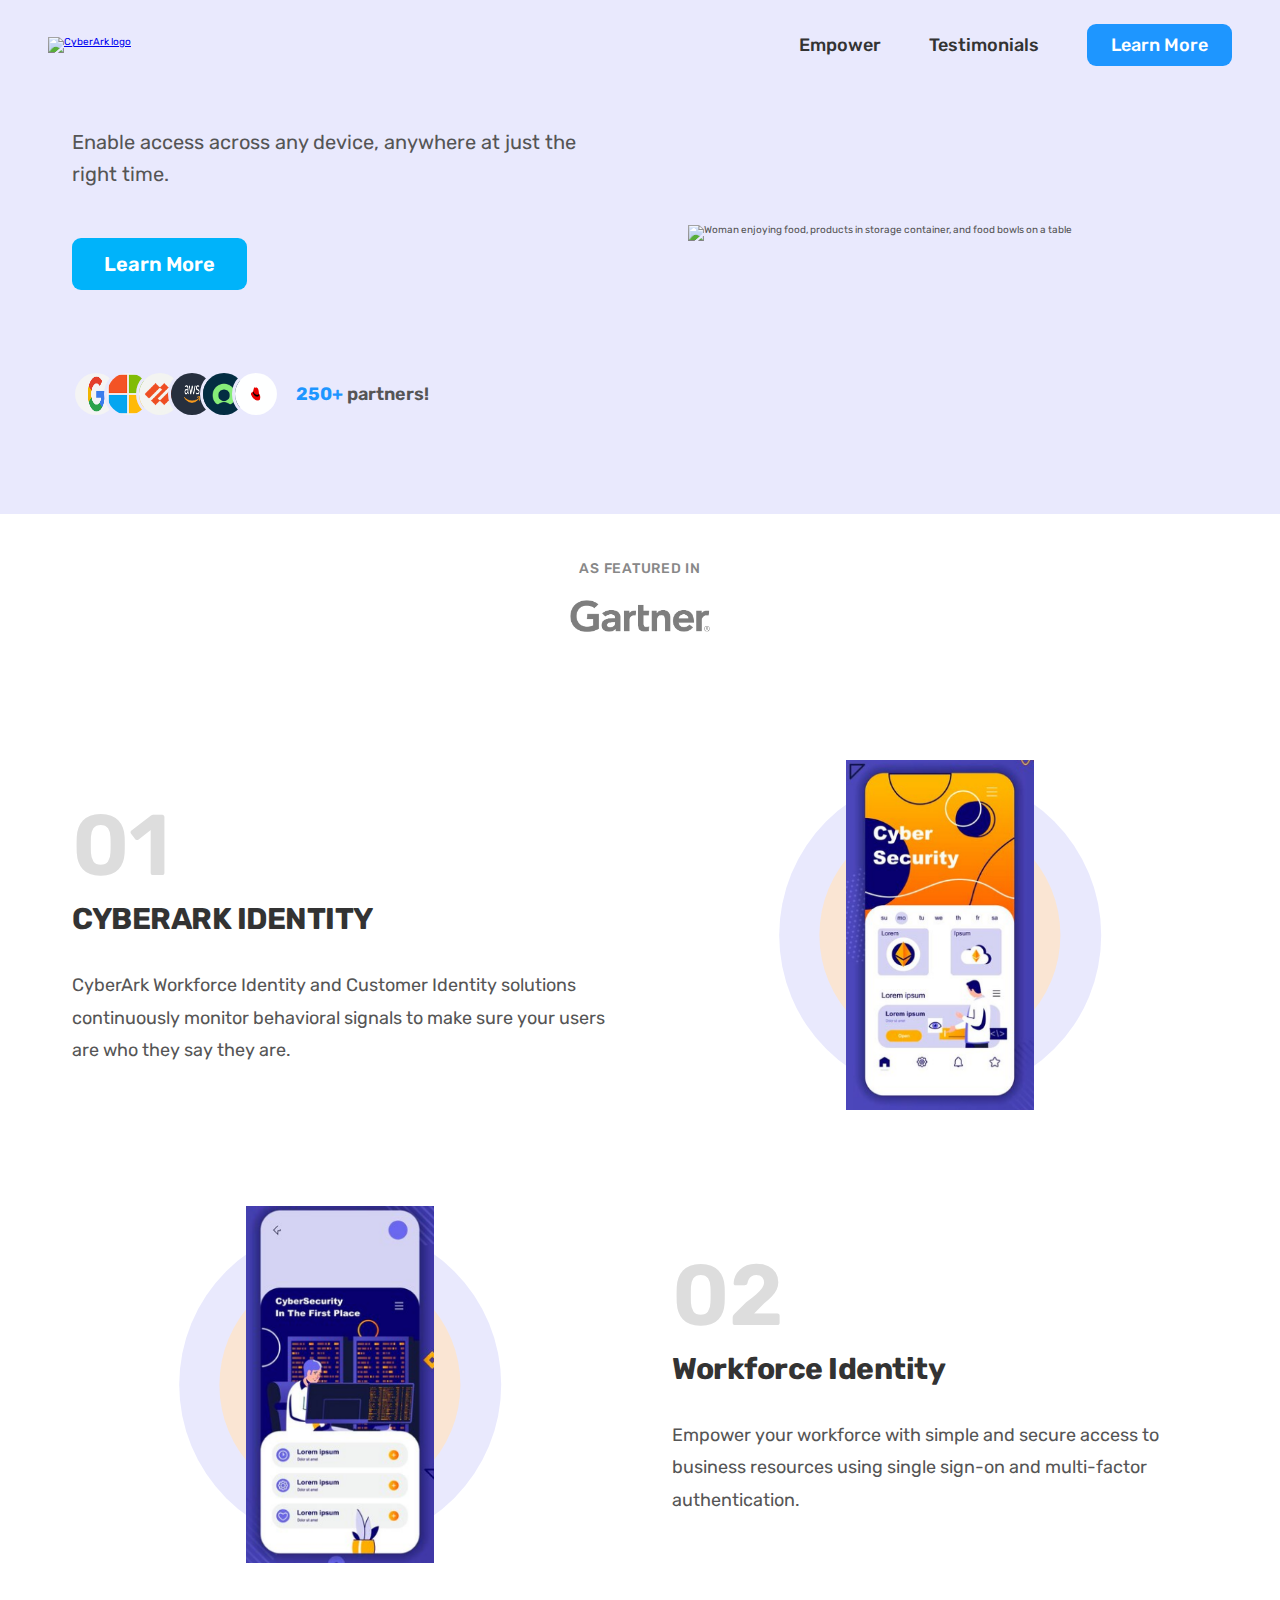
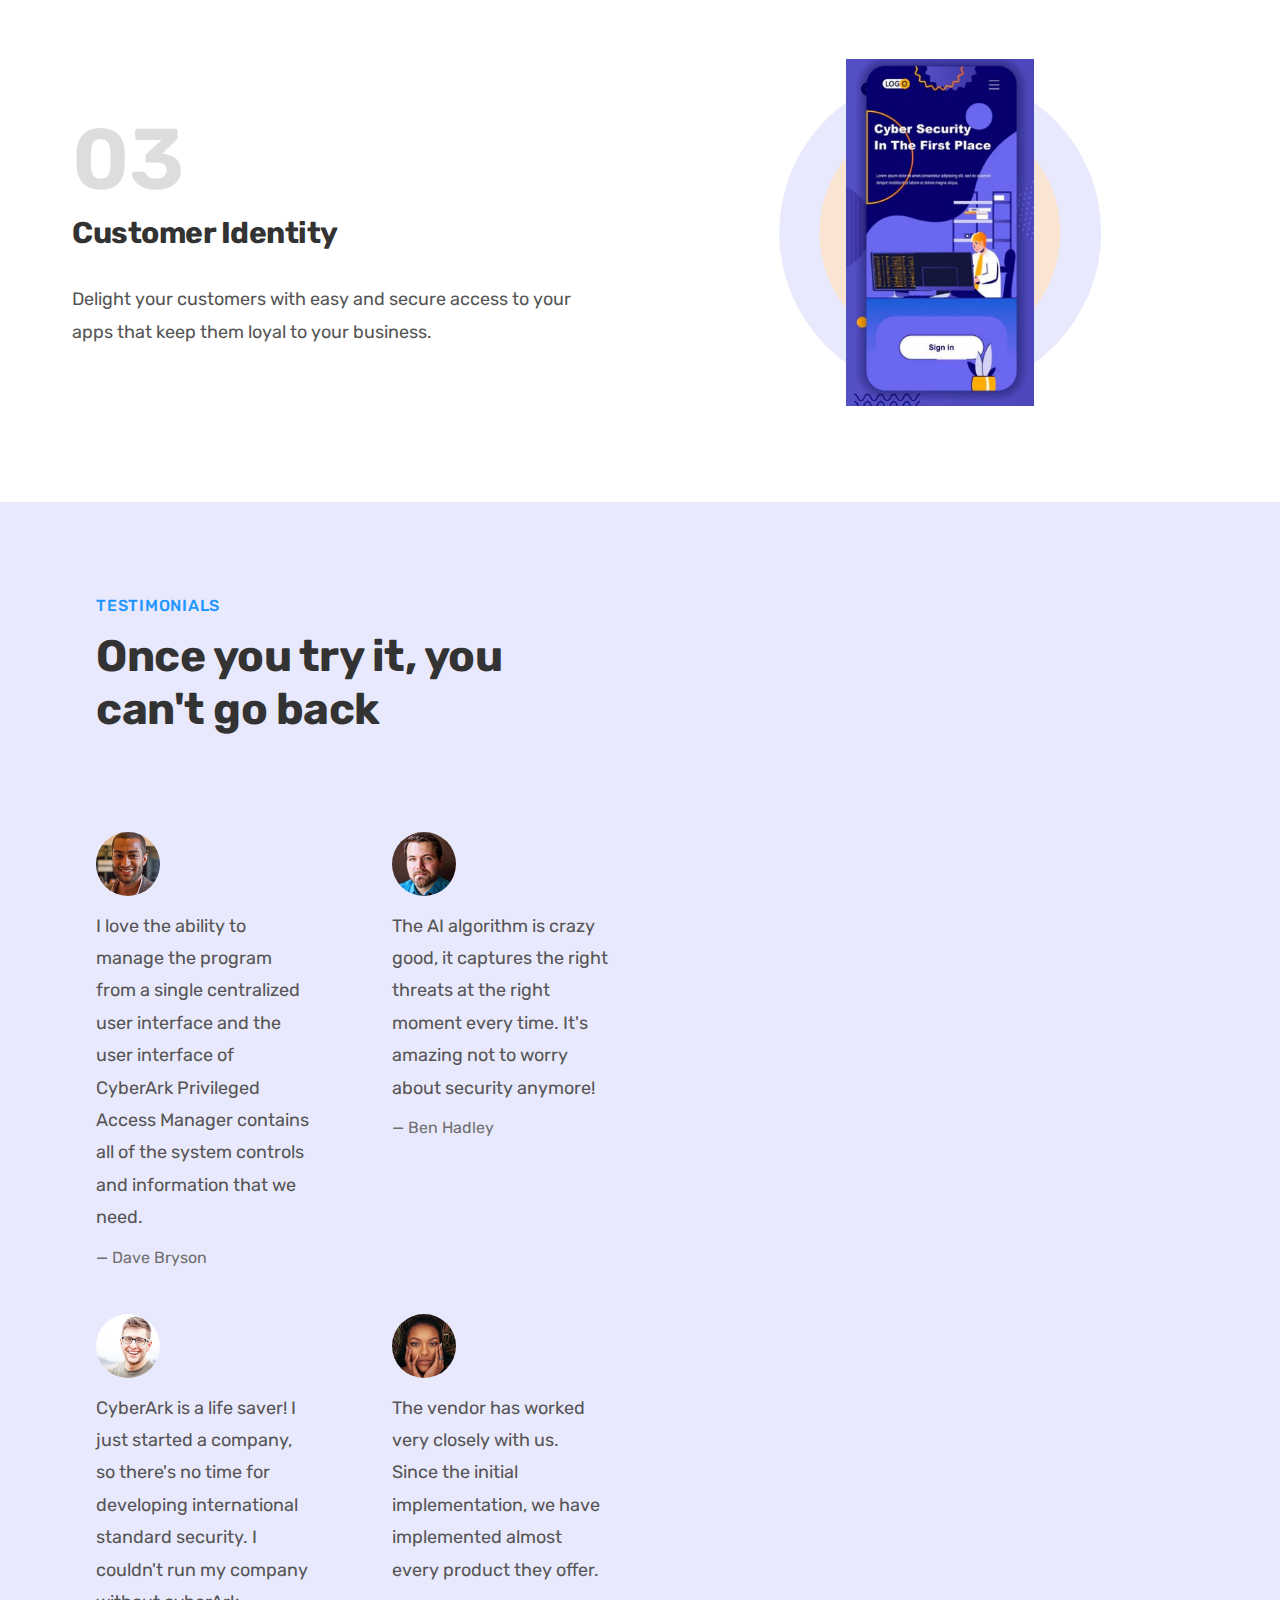
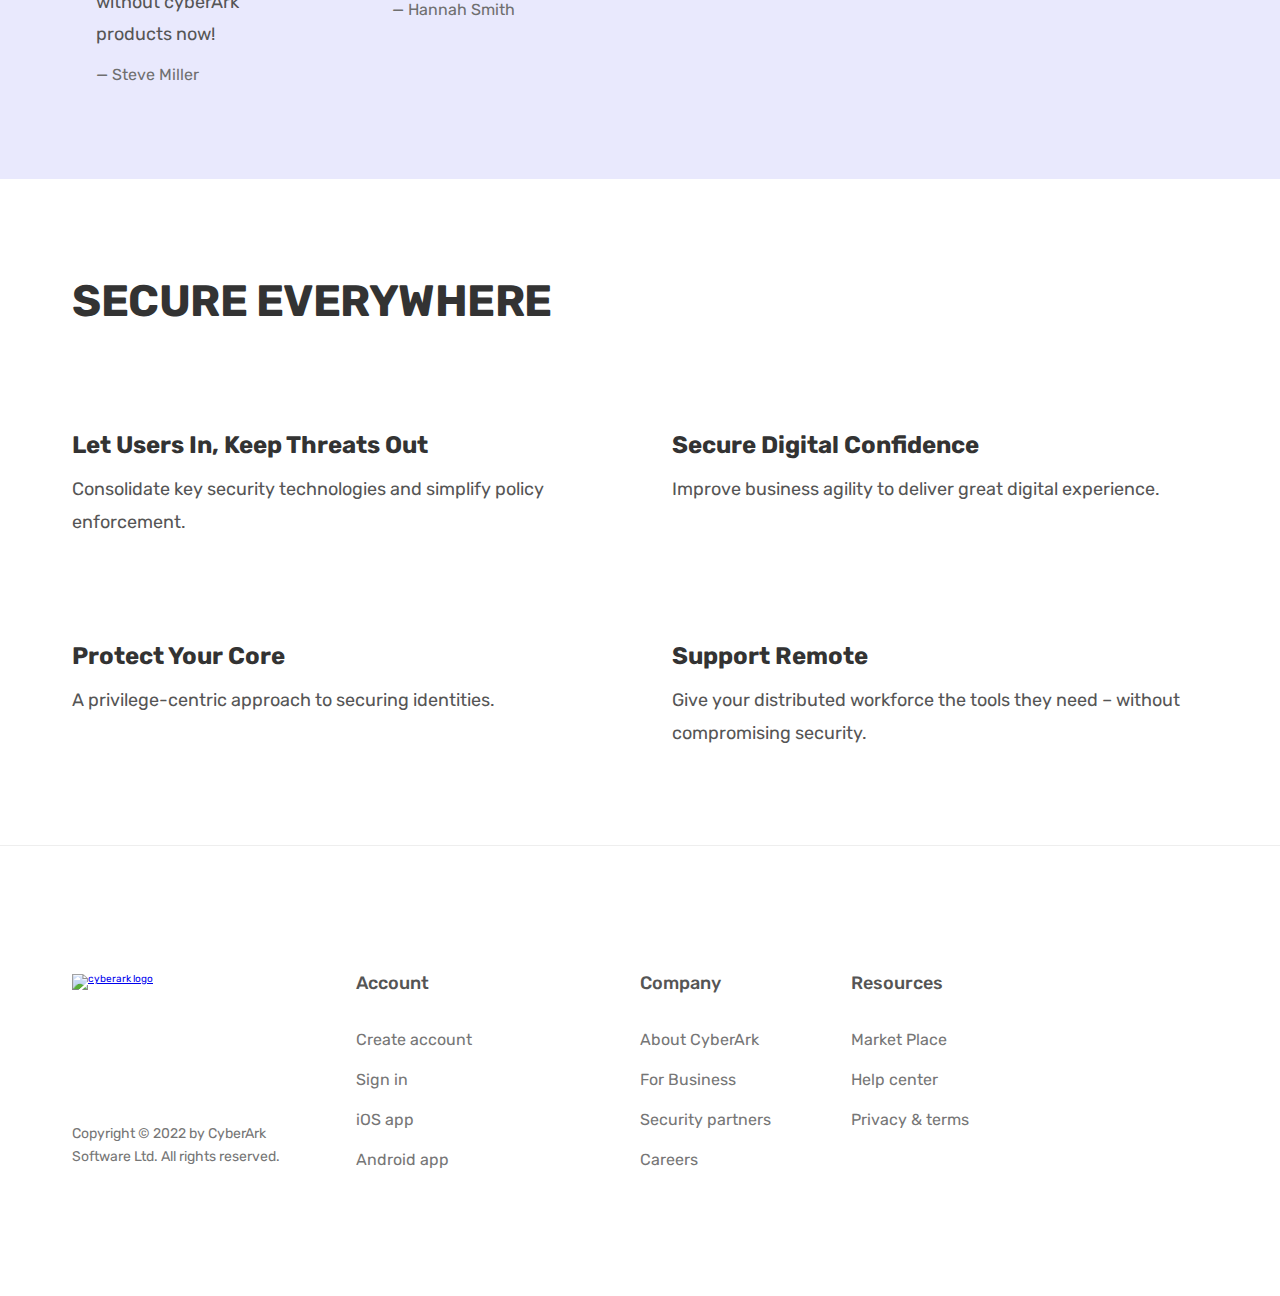
==== docs/access_management.html @ a856895e "Add files via upload" ====
<!DOCTYPE html>
<html lang="en">
  <head>
    <meta charset="UTF-8" />
    <meta http-equiv="X-UA-Compatible" content="IE=edge" />

    <meta name="viewport" content="width=device-width, initial-scale=1.0" />
	<link rel="icon" href="https://www.cyberark.com/wp-content/themes/understrap-child/favicon.ico" />
    <link rel="preconnect" href="https://fonts.gstatic.com" />
    <link
      href="https://fonts.googleapis.com/css2?family=Rubik:wght@400;500;600;700&display=swap"
      rel="stylesheet"
    />

    <link rel="stylesheet" href="css/general.css" />
    <link rel="stylesheet" href="css/style.css" />
    <link rel="stylesheet" href="css/queries.css" />

    <script
      type="module"
      src="https://unpkg.com/ionicons@5.4.0/dist/ionicons/ionicons.esm.js"
    ></script>
    <script
      nomodule=""
      src="https://unpkg.com/ionicons@5.4.0/dist/ionicons/ionicons.js"
    ></script>

    <title>Access Management | CyberArk</title>
  </head>
  <body>
    <header class="header sticky">
      <a href="#">
        <img class="logo" alt="CyberArk logo" src="https://www.cyberark.com/wp-content/uploads/2021/01/cyberark-logo-dark.svg" />
      </a>

      <nav class="main-nav">
        <ul class="main-nav-list">
          <li><a class="main-nav-link" href="#">Empower</a></li>
          <li><a class="main-nav-link" href="#">Testimonials</a></li>
          <li><a class="main-nav-link nav-cta" href="#">Learn More</a></li>
        </ul>
      </nav>

      <button class="btn-mobile-nav">
        <ion-icon class="icon-mobile-nav" name="menu-outline"></ion-icon>
        <ion-icon class="icon-mobile-nav" name="close-outline"></ion-icon>
      </button>
    </header>

    <main>
      <section class="section-hero">
        <div class="hero">
          <div class="hero-text-box">
            <h1 class="heading-primary">
				ACCESS MANAGEMENT
            </h1>
            <p class="hero-description">
				Enable access across any device, anywhere at just the right time.

            </p>
            <a href="#" class="btn btn--full margin-right-sm"
              >Learn More</a
            >
         
            <div class="partners">
              <div class="delivered-imgs">
                <img src="img/customers/customer-1.jpg" alt="Customer photo" />
                <img src="img/customers/customer-2.jpg" alt="Customer photo" />
                <img src="img/customers/customer-3.jpg" alt="Customer photo" />
                <img src="img/customers/customer-4.jpg" alt="Customer photo" />
                <img src="img/customers/customer-5.jpg" alt="Customer photo" />
                <img src="img/customers/customer-6.jpg" alt="Customer photo" />
              </div>
              <p class="delivered-text">
                <span>250+</span> partners!
              </p>
            </div>
          </div>
          <div class="hero-img-box">
            <img
              src="img/hero.png"
              class="hero-img"
              alt="Woman enjoying food, products in storage container, and food bowls on a table"
            />
          </div>
        </div>
      </section>

      <section class="section-featured">
        <div class="container">
          <h2 class="heading-featured-in">As featured in</h2>
          <div class="logos">
            <img src="img/logos/gartner.png" alt="gartner logo" />
          </div>
        </div>
      </section>

      <section class="section-how" id='empower'>


        <div class="container grid grid--2-cols grid--center-v">
          <div class="step-text-box">
            <p class="step-number">01</p>
            <h3 class="heading-tertiary">
              CYBERARK IDENTITY
            </h3>
            <p class="step-description">
              CyberArk Workforce Identity and Customer Identity solutions continuously monitor behavioral signals to make sure your users are who they say they are.
            </p>
          </div>

          <div class="step-img-box">
            <img
              src="img/app/app-screen-1.png"
              class="step-img"
              alt="iPhone app
            preferences selection screen"
            />
          </div>
          <div class="step-img-box">
            <img
              src="img/app/app-screen-2.png"
              class="step-img"
              alt="iPhone app
            product approving plan screen"
            />
          </div>
          <div class="step-text-box">
            <p class="step-number">02</p>
            <h3 class="heading-tertiary">Workforce Identity</h3>
            <p class="step-description">
              Empower your workforce with simple and secure access to business resources using single sign-on and multi-factor authentication.
            </p>
          </div>

          <div class="step-text-box">
            <p class="step-number">03</p>
            <h3 class="heading-tertiary">Customer Identity</h3>
            <p class="step-description">
              Delight your customers with easy and secure access to your apps that keep them loyal to your business.
            </p>
          </div>
          <div class="step-img-box">
            <img
              src="img/app/app-screen-3.png"
              class="step-img"
              alt="iPhone app
            delivery screen"
            />
          </div>
        </div>
      </section>



      <section class="section-testimonials">
        <div class="testimonials-container">
          <span class="subheading">Testimonials</span>
          <h2 class="heading-secondary">Once you try it, you can't go back</h2>

          <div class="testimonials grid--4-cols">
            <figure class="testimonial">
              <img
                class="testimonial-img"
                alt="Photo of customer Dave Bryson"
                src="img/customers/dave.jpg"
              />
              <blockquote class="testimonial-text">
                I love the ability to manage the program from a single centralized user interface and the user interface of CyberArk Privileged Access Manager contains all of the system controls and information that we need.
              </blockquote>
              <p class="testimonial-name">&mdash; Dave Bryson</p>
            </figure>

            <figure class="testimonial">
              <img
                class="testimonial-img"
                alt="Photo of customer Ben Hadley"
                src="img/customers/ben.jpg"
              />
              <blockquote class="testimonial-text">
                The AI algorithm is crazy good, it captures the right threats at the right moment every time. It's amazing not to worry about security anymore!
              </blockquote>
              <p class="testimonial-name">&mdash; Ben Hadley</p>
            </figure>

            <figure class="testimonial">
              <img
                class="testimonial-img"
                alt="Photo of customer Steve Miller"
                src="img/customers/steve.jpg"
              />
              <blockquote class="testimonial-text">
                CyberArk is a life saver! I just started a company, so there's
                no time for developing international standard security. I couldn't run my company without cyberArk products now!
              </blockquote>
              <p class="testimonial-name">&mdash; Steve Miller</p>
            </figure>

            <figure class="testimonial">
              <img
                class="testimonial-img"
                alt="Photo of customer Hannah Smith"
                src="img/customers/hannah.jpg"
              />
              <blockquote class="testimonial-text">
                The vendor has worked very closely with us. Since the initial implementation, we have implemented almost every product they offer. 
              </blockquote>
              <p class="testimonial-name">&mdash; Hannah Smith</p>
            </figure>
          </div>
        </div>

        
      </section>

      <section class="section-pricing">
        <div class="container">
     
          <h2 class="heading-secondary">
            SECURE EVERYWHERE
          </h2>
        </div>




        <div class="container grid grid--2-cols">
          <div class="feature">
            <ion-icon class="icon" src="https://www.cyberark.com/wp-content/uploads/2021/02/Drive-Operational-Efficiency-icon.svg"></ion-icon>
            <p class="feature-title">Let Users In, Keep Threats Out</p>
            <p class="feature-text">
              Consolidate key security technologies and simplify policy enforcement.
            </p>
          </div>
          <div class="feature">
            <ion-icon class="icon" src="https://www.cyberark.com/wp-content/uploads/2021/02/Enable-the-Digital-Business-icon.svg"></ion-icon>
            <p class="feature-title">Secure Digital Confidence</p>
            <p class="feature-text">
              Improve business agility to deliver great digital experience.
            </p>
          </div>
          <div class="feature">
            <ion-icon class="icon" src="https://www.cyberark.com/wp-content/uploads/2021/02/Defend-Against-Attacks-icon.svg"></ion-icon>
            <p class="feature-title">Protect Your Core</p>
            <p class="feature-text">
				A privilege-centric approach to securing identities.
            </p>
          </div>
          <div class="feature">
            <ion-icon class="icon" src="https://www.cyberark.com/wp-content/uploads/2021/02/Remote-Work-icon-14.svg"></ion-icon>
            <p class="feature-title">Support Remote</p>
            <p class="feature-text">
				Give your distributed workforce the tools they need – without compromising security.            </p>
          </div>
        </div>
      </section>

      
    </main>

    <footer class="footer">
      <div class="container grid grid--footer">
        <div class="logo-col">
          <a href="#" class="footer-logo">
            <img class="logo" alt="cyberark logo" src="https://www.cyberark.com/wp-content/uploads/2021/01/cyberark-logo-dark.svg" />
          </a>

          <ul class="social-links">
            <li>
              <a class="footer-link" href="#"
                ><ion-icon class="social-icon" name="logo-instagram"></ion-icon
              ></a>
            </li>
            <li>
              <a class="footer-link" href="#"
                ><ion-icon class="social-icon" name="logo-facebook"></ion-icon
              ></a>
            </li>
            <li>
              <a class="footer-link" href="#"
                ><ion-icon class="social-icon" name="logo-twitter"></ion-icon
              ></a>
            </li>
          </ul>

          <p class="copyright">
            Copyright &copy; 2022 by CyberArk Software Ltd. All rights reserved.
          </p>
        </div>


        <nav class="nav-col">
          <p class="footer-heading">Account</p>
          <ul class="footer-nav">
            <li><a class="footer-link" href="#">Create account</a></li>
            <li><a class="footer-link" href="#">Sign in</a></li>
            <li><a class="footer-link" href="#">iOS app</a></li>
            <li><a class="footer-link" href="#">Android app</a></li>
          </ul>
        </nav>

        <nav class="nav-col">
          <p class="footer-heading">Company</p>
          <ul class="footer-nav">
            <li><a class="footer-link" href="#">About CyberArk</a></li>
            <li><a class="footer-link" href="#">For Business</a></li>
            <li><a class="footer-link" href="#">Security partners</a></li>
            <li><a class="footer-link" href="#">Careers</a></li>
          </ul>
        </nav>

        <nav class="nav-col">
          <p class="footer-heading">Resources</p>
          <ul class="footer-nav">
            <li><a class="footer-link" href="#">Market Place </a></li>
            <li><a class="footer-link" href="#">Help center</a></li>
            <li><a class="footer-link" href="#">Privacy & terms</a></li>
          </ul>
        </nav>
      </div>
    </footer>
  </body>
</html>
---- docs/css/general.css ----
/*
--- 01 TYPOGRAPHY SYSTEM

- Font sizes (px)
10 / 12 / 14 / 16 / 18 / 20 / 24 / 30 / 36 / 44 / 52 / 62 / 74 / 86 / 98

- Font weights
Default: 400
Medium: 500
Semi-bold: 600
Bold: 700

- Line heights
Default: 1
Small: 1.05
Medium: 1.2
Paragraph default: 1.6
Large: 1.8

- Letter spacing
-0.5px
0.75px

--- 02 COLORS

- Primary: #00b3fa
- Tints:
#fdf2e9
#fae5d3
#eb984e

- Shades: 
#1e96ff
#45260a

- Accents:
- Greys

#888
#767676 (lightest grey allowed on #fff)
#6f6f6f (lightest grey allowed on #fdf2e9)
#555
#333

--- 05 SHADOWS

0 2.4rem 4.8rem rgba(0, 0, 0, 0.075);

--- 06 BORDER-RADIUS

Default: 9px
Medium: 11px

--- 07 WHITESPACE

- Spacing system (px)
2 / 4 / 8 / 12 / 16 / 24 / 32 / 48 / 64 / 80 / 96 / 128
*/

* {
  padding: 0;
  margin: 0;
  box-sizing: border-box;
}

html {
  /* font-size: 10px; */

  /* 10px / 16px = 0.625 = 62.5% */
  /* Percentage of user's browser font-size setting */
  font-size: 62.5%;
  overflow-x: hidden;
}

body {
  font-family: "Rubik", sans-serif;
  line-height: 1;
  font-weight: 400;
  color: #555;

  /* Only works if there is nothing absolutely positioned in relation to body */
  overflow-x: hidden;
}

/**************************/
/* GENRAL REUSABLE COMPONENTS */
/**************************/

.container {
  /* 1140px */
  max-width: 120rem;
  padding: 0 3.2rem;
  margin: 0 auto;
}

.grid {
  display: grid;
  column-gap: 6.4rem;
  row-gap: 9.6rem;

  /* margin-bottom: 9.6rem; */
}

/* .grid:last-child {
  margin-bottom: 0;
} */

.grid:not(:last-child) {
  margin-bottom: 9.6rem;
}

.grid--2-cols {
  grid-template-columns: repeat(2, 1fr);
}

.grid--3-cols {
  grid-template-columns: repeat(3, 1fr);
}

.grid--4-cols {
  grid-template-columns: repeat(4, 1fr);
}

/* .grid--5-cols {
  grid-template-columns: repeat(5, 1fr);
} */

.grid--center-v {
  align-items: center;
}

.heading-primary,
.heading-secondary,
.heading-tertiary {
  font-weight: 700;
  color: #333;
  /* color: #45260a; */
  /* color: #343a40; */
  letter-spacing: -0.5px;
}

.heading-primary {
  font-size: 5.2rem;
  line-height: 1.05;
  margin-bottom: 3.2rem;
}

.heading-secondary {
  font-size: 4.4rem;
  line-height: 1.2;
  margin-bottom: 9.6rem;
}

.heading-tertiary {
  font-size: 3rem;
  line-height: 1.2;
  margin-bottom: 3.2rem;
}

.subheading {
  display: block;
  font-size: 1.6rem;
  font-weight: 500;
  color: #1e96ff;
  text-transform: uppercase;
  margin-bottom: 1.6rem;
  letter-spacing: 0.75px;
}

.btn,
.btn:link,
.btn:visited {
  display: inline-block;

  text-decoration: none;
  font-size: 2rem;
  font-weight: 600;
  padding: 1.6rem 3.2rem;
  border-radius: 9px;

  /* Only necessary for .btn */
  border: none;
  cursor: pointer;
  font-family: inherit;

  /* Put transition on original "state" */
  /* transition: background-color 0.3s; */
  transition: all 0.3s;
}

.btn--full:link,
.btn--full:visited {
  background-color: #00b3fa;
  color: #fff;
}

.btn--full:hover,
.btn--full:active {
  background-color: #1e96ff;
}

.btn--outline:link,
.btn--outline:visited {
  background-color: #fff;
  color: #555;
}

.btn--outline:hover,
.btn--outline:active {
  background-color: #fdf2e9;

  /* border: 3px solid #fff; */

  /* Trick to add border inside */
  box-shadow: inset 0 0 0 3px #fff;
}

.btn--form {
  background-color: #45260a;
  color: #fdf2e9;
  align-self: end;
  padding: 1.2rem;
}

.btn--form:hover {
  background-color: #fff;
  color: #555;
}

.link:link,
.link:visited {
  display: inline-block;
  color: #00b3fa;
  text-decoration: none;
  border-bottom: 1px solid currentColor;
  padding-bottom: 2px;
  transition: all 0.3s;
}

.link:hover,
.link:active {
  color: #1e96ff;
  border-bottom: 1px solid transparent;
}

.list {
  list-style: none;
  display: flex;
  flex-direction: column;
  gap: 1.6rem;
}

.list-item {
  font-size: 1.8rem;
  display: flex;
  align-items: center;
  gap: 1.6rem;
  line-height: 1.2;
}

.list-icon {
  width: 3rem;
  height: 3rem;
  color: #00b3fa;
}

*:focus {
  outline: none;
  /* outline: 4px dotted #00b3fa; */
  /* outline-offset: 8px; */
  box-shadow: 0 0 0 0.8rem rgba(230, 125, 34, 0.5);
}

/* HELPER/SETTINGS CLASSES */
.margin-right-sm {
  margin-right: 1.6rem !important;
}

.margin-bottom-md {
  margin-bottom: 4.8rem !important;
}

.center-text {
  text-align: center;
}

strong {
  font-weight: 500;
}
---- docs/css/style.css ----
/**************************/
/* HEADER */
/**************************/

.header {
  display: flex;
  justify-content: space-between;
  align-items: center;
  background-color: #e9e9fd;

  /* Because we want header to be sticky later */
  height: 9.6rem;
  padding: 0 4.8rem;
  position: relative;
}
.logo {
  height: 4.4rem;
}
.sticky {
  position: fixed;
  top: 0;
  height:10%;
  width: 100%;
  z-index:1;
}

/**************************/
/* NAVIGATION */
/**************************/

.main-nav-list {
  list-style: none;
  display: flex;
  align-items: center;
  gap: 4.8rem;
}

.main-nav-link:link,
.main-nav-link:visited {
  display: inline-block;
  text-decoration: none;
  color: #333;
  font-weight: 500;
  font-size: 1.8rem;
  transition: all 0.3s;
}

.main-nav-link:hover,
.main-nav-link:active {
  color: #1e96ff;
}

.main-nav-link.nav-cta:link,
.main-nav-link.nav-cta:visited {
  padding: 1.2rem 2.4rem;
  border-radius: 9px;
  color: #fff;
  background-color: #1e96ff;
}

.main-nav-link.nav-cta:hover,
.main-nav-link.nav-cta:active {
  background-color: #1e96ff;
}

/* MOBILE */
.btn-mobile-nav {
  border: none;
  background: none;
  cursor: pointer;

  display: none;
}

.icon-mobile-nav {
  height: 4.8rem;
  width: 4.8rem;
  color: #333;
}

.icon-mobile-nav[name="close-outline"] {
  display: none;
}



.section-hero {
  background-color: #e9e9fd;
  padding: 4.8rem 0 9.6rem 0;
}

.hero {
  max-width: 130rem;
  margin: 0 auto;
  padding: 0 3.2rem;
  display: grid;
  grid-template-columns: 1fr 1fr;
  gap: 9.6rem;
  align-items: center;
}

.hero-description {
  font-size: 2rem;
  line-height: 1.6;
  margin-bottom: 4.8rem;
}

.hero-img {
  width: 100%;
}

.partners {
  display: flex;
  align-items: center;
  gap: 1.6rem;
  margin-top: 8rem;
}

.delivered-imgs {
  display: flex;
}

.delivered-imgs img {
  height: 4.8rem;
  width: 4.8rem;
  border-radius: 50%;
  margin-right: -1.6rem;
  border: 3px solid #e9e9fd;
}

.delivered-imgs img:last-child {
  margin: 0;
}

.delivered-text {
  font-size: 1.8rem;
  font-weight: 600;
}

.delivered-text span {
  color: #1e96ff;
  font-weight: 700;
}

/**************************/
/* FEATURED IN SECTION */
/**************************/

.section-featured {
  padding: 4.8rem 0 3.2rem 0;
}

.heading-featured-in {
  font-size: 1.4rem;
  text-transform: uppercase;
  letter-spacing: 0.75px;
  font-weight: 500;
  text-align: center;
  margin-bottom: 2.4rem;
  color: #888;
}

.logos {
  display: flex;
  justify-content: space-around;
}

.logos img {
  height: 3.2rem;
  filter: brightness(0);
  opacity: 50%;
}

/**************************/
/* HOW IT WORKS SECTION */
/**************************/

.section-how {
  padding: 9.6rem 0;
}

.step-number {
  font-size: 8.6rem;
  font-weight: 600;
  color: #ddd;
  margin-bottom: 1.2rem;
}

.step-description {
  font-size: 1.8rem;
  line-height: 1.8;
}

.step-img-box {
  position: relative;

  display: flex;
  align-items: center;
  justify-content: center;
}

.step-img-box::before,
.step-img-box::after {
  content: "";
  display: block;
  border-radius: 50%;
  position: absolute;
  top: 50%;
  left: 50%;
  transform: translate(-50%, -50%);
}

.step-img-box::before {
  width: 60%;
  /* height: 60%; */

  /* 60% of parent's width */
  padding-bottom: 60%;

  background-color: #e9e9fd;
  z-index: -2;
}

.step-img-box::after {
  width: 45%;
  padding-bottom: 45%;
  background-color: #fae5d3;
  z-index: -1;
}

.step-img {
  width: 35%;

}



.section-products {
  padding: 9.6rem 0;
}

.product {
  box-shadow: 0 2.4rem 4.8rem rgba(0, 0, 0, 0.075);
  border-radius: 11px;
  overflow: hidden;
  transition: all 0.4s;
}

.product:hover {
  transform: translateY(-1.2rem);
  box-shadow: 0 3.2rem 6.4rem rgba(0, 0, 0, 0.06);
}

.product-content {
  padding: 3.2rem 4.8rem 4.8rem 4.8rem;
}

.product-tags {
  margin-bottom: 1.2rem;
  display: flex;
  gap: 0.4rem;
}

.tag {
  display: inline-block;
  padding: 0.4rem 0.8rem;
  font-size: 1.2rem;
  text-transform: uppercase;
  color: #333;
  border-radius: 100px;
  font-weight: 600;
}

.tag--vegetarian {
  background-color: #51cf66;
}
.tag--vegan {
  background-color: #94d82d;
}
.tag--paleo {
  background-color: #ffd43b;
}

.product-title {
  font-size: 2.4rem;
  color: #333;
  font-weight: 600;
  margin-bottom: 3.2rem;
}

.product-attributes {
  list-style: none;
  display: flex;
  flex-direction: column;
  gap: 2rem;
}

.product-attribute {
  font-size: 1.8rem;
  display: flex;
  align-items: center;
  gap: 1.6rem;
}

.product-icon {
  height: 2.4rem;
  width: 2.4rem;
  color: #1e96ff;
}

.product-img {
  width: 100%;
}

.all-recipes {
  text-align: center;
  font-size: 1.8rem;
}

/**************************/
/* TESTIMONIALS SECTION */
/**************************/

.section-testimonials {
  background-color: #e9e9fd;
  display: grid;
  grid-template-columns: 55fr 45fr;
  align-items: center;
}

.testimonials-container {
  padding: 9.6rem;
}

.testimonials {
  display: grid;
  grid-template-columns: 1fr 1fr;
  row-gap: 4.8rem;
  column-gap: 8rem;
}

.testimonial-img {
  width: 6.4rem;
  border-radius: 50%;
  margin-bottom: 1.2rem;
}

.testimonial-text {
  font-size: 1.8rem;
  line-height: 1.8;
  margin-bottom: 1.6rem;
}

.testimonial-name {
  font-size: 1.6rem;
  color: #6f6f6f;
}

.gallery {
  display: grid;
  grid-template-columns: repeat(3, 1fr);
  gap: 1.6rem;
  padding: 1.6rem;
}

.gallery-item {
  overflow: hidden;
}

.gallery-item img {
  display: block;
  width: 100%;
  transition: all 0.4s;
}

.gallery-item img:hover {
  transform: scale(1.1);
}



.section-pricing {
  padding: 9.6rem 0;
}

.pricing-plan {
  border-radius: 11px;

  width: 75%;
}

.pricing-plan--starter {
  justify-self: end;
  border: 2px solid #e9e9fd;
  padding: 4.6rem;
}

.pricing-plan--complete {
  background-color: #e9e9fd;
  padding: 4.8rem;
  position: relative;
  overflow: hidden;
}

.pricing-plan--complete::after {
  content: "Best value";
  position: absolute;
  top: 6%;
  right: -18%;

  text-transform: uppercase;
  font-size: 1.4rem;
  font-weight: 700;
  color: #333;
  background-color: #ffd43b;
  padding: 0.8rem 8rem;
  transform: rotate(45deg);
}

.plan-header {
  text-align: center;
  margin-bottom: 4.8rem;
}

.plan-name {
  color: #1e96ff;
  font-weight: 600;
  font-size: 2rem;
  text-transform: uppercase;
  letter-spacing: 0.75;
  margin-bottom: 3.2rem;
}

.plan-price {
  font-size: 6.2rem;
  font-weight: 600;
  color: #333;
  margin-bottom: 1.6rem;
}

.plan-price span {
  font-size: 3rem;
  font-weight: 500;
  margin-right: 0.8rem;
}

.plan-text {
  font-size: 1.6rem;
  line-height: 1.6;
  color: #6f6f6f;
}

.plan-sing-up {
  text-align: center;
  margin-top: 4.8rem;
}

.plan-details {
  font-size: 1.6rem;
  line-height: 1.6;
  text-align: center;
}

.feature-icon {
  color: #1e96ff;
  height: 3.2rem;
  width: 3.2rem;
  background-color: #e9e9fd;
  margin-bottom: 3.2rem;
  padding: 1.6rem;
  border-radius: 50%;
}

.feature-title {
  font-size: 2.4rem;
  color: #333;
  font-weight: 700;
  margin-bottom: 1.6rem;
}

.feature-text {
  font-size: 1.8rem;
  line-height: 1.8;
}

/**************************/
/* CTA SECTION */
/**************************/

.section-cta {
  /* top / right / bottom / left */
  /* padding: 9.6rem 0 12.8rem 0; */

  /* top / horizontal / left */
  padding: 4.8rem 0 12.8rem;
}

.cta {
  display: grid;
  /* 2/3 = 66.6% + 1/3 = 33.3% */
  grid-template-columns: 2fr 1fr;
  /* background-color: #1e96ff; */
  box-shadow: 0 2.4rem 4.8rem rgba(0, 0, 0, 0.15);
  border-radius: 11px;

  background-image: linear-gradient(to right bottom, #eb984e, #1e96ff);
  overflow: hidden;
}

.cta-text-box {
  padding: 4.8rem 6.4rem 6.4rem 6.4rem;
  color: #45260a;
}

.cta .heading-secondary {
  /* color: #45260a; */
  color: inherit;
  margin-bottom: 3.2rem;
}

.cta-text {
  font-size: 1.8rem;
  line-height: 1.8;
  margin-bottom: 4.8rem;
}

.cta-img-box {
  background-image: linear-gradient(
      to right bottom,
      rgba(235, 151, 78, 0.35),
      rgba(230, 125, 34, 0.35)
    ),
    url("../img/eating.jpg");
  background-size: cover;
  background-position: center;
}

.cta-form {
  display: grid;
  grid-template-columns: 1fr 1fr;
  column-gap: 3.2rem;
  row-gap: 2.4rem;
}

.cta-form label {
  display: block;
  font-size: 1.6rem;
  font-weight: 500;
  margin-bottom: 1.2rem;
}

.cta-form input,
.cta-form select {
  width: 100%;
  padding: 1.2rem;
  font-size: 1.8rem;
  font-family: inherit;
  color: inherit;
  border: none;
  background-color: #e9e9fd;
  border-radius: 9px;
  box-shadow: 0 1px 2px rgba(0, 0, 0, 0.1);
}

.cta-form input::placeholder {
  color: #aaa;
}

.cta *:focus {
  outline: none;
  box-shadow: 0 0 0 0.8rem rgba(253, 242, 233, 0.5);
}

/**************************/
/* FOOTER */
/**************************/

.footer {
  padding: 12.8rem 0;
  border-top: 1px solid #eee;
}

.grid--footer {
  grid-template-columns: 1.5fr 1.5fr 1fr 1fr 1fr;
}

.logo-col {
  display: flex;
  flex-direction: column;
}

.footer-logo {
  display: block;
  margin-bottom: 3.2rem;
}

.social-links {
  list-style: none;
  display: flex;
  gap: 2.4rem;
}

.social-icon {
  height: 2.4rem;
  width: 2.4rem;
}

.copyright {
  font-size: 1.4rem;
  line-height: 1.6;
  color: #767676;
  margin-top: auto;
}

.footer-heading {
  font-size: 1.8rem;
  font-weight: 500;
  margin-bottom: 4rem;
}

.contacts {
  font-style: normal;
  font-size: 1.6rem;
  line-height: 1.6;
}

.address {
  margin-bottom: 2.4rem;
}

.footer-nav {
  list-style: none;
  display: flex;
  flex-direction: column;
  gap: 2.4rem;
}

.footer-link:link,
.footer-link:visited {
  text-decoration: none;
  font-size: 1.6rem;
  color: #767676;
  transition: all 0.3s;
}

.footer-link:hover,
.footer-link:active {
  color: #555;
}
.icon{
	height: 6.8rem;
	width: 6.8rem;
	padding: 1.6rem;
}
---- docs/css/queries.css ----
/* rem and em do NOT depend on html font-size in media queries! Instead, 1rem = 1em = 16px */

/**************************/
/* BELOW 1344px (Smaller desktops) */
/**************************/

@media (max-width: 84em) {
  .hero {
    max-width: 120rem;
  }

  .heading-primary {
    font-size: 4.4rem;
  }

  .gallery {
    grid-template-columns: repeat(2, 1fr);
  }
}

/**************************/
/* BELOW 1200px (Landscape Tablets) */
/**************************/

@media (max-width: 75em) {
  html {
    /* 9px / 16px  */
    font-size: 56.25%;
  }

  .grid {
    column-gap: 4.8rem;
    row-gap: 6.4rem;
  }

  .heading-secondary {
    font-size: 3.6rem;
  }

  .heading-tertiary {
    font-size: 2.4rem;
  }

  .header {
    padding: 0 3.2rem;
  }

  .main-nav-list {
    gap: 3.2rem;
  }

  .hero {
    gap: 4.8rem;
  }

  .testimonials-container {
    padding: 9.6rem 3.2rem;
  }
}

/**************************/
/* BELOW 944px (Tablets) */
/**************************/

@media (max-width: 59em) {
  html {
    /* 8px / 16px = 0.5 = 50% */
    font-size: 50%;
  }

  .hero {
    grid-template-columns: 1fr;
    padding: 0 8rem;
    gap: 6.4rem;
  }

  .hero-text-box,
  .hero-img-box {
    text-align: center;
  }

  .hero-img {
    width: 60%;
  }

  .delivered-meals {
    justify-content: center;
    margin-top: 3.2rem;
  }

  .logos img {
    height: 2.4rem;
  }

  .step-number {
    font-size: 7.4rem;
  }

  .meal-content {
    padding: 2.4rem 3.2rem 3.2rem 3.2rem;
  }

  .section-testimonials {
    grid-template-columns: 1fr;
  }

  .gallery {
    grid-template-columns: repeat(6, 1fr);
  }

  .cta {
    /* 3/5 = 60% + 2/5 = 40% */
    grid-template-columns: 3fr 2fr;
  }

  .cta-form {
    grid-template-columns: 1fr;
  }

  .btn--form {
    margin-top: 1.2rem;
  }

  /* MOBILE NAVIGATION */
  .btn-mobile-nav {
    display: block;
  }

  .main-nav {
    background-color: rgba(255, 255, 255, 0.97);
    position: absolute;
    top: 0;
    left: 0;
    width: 100%;
    height: 100vh;
    transform: translateX(100%);

    display: flex;
    align-items: center;
    justify-content: center;
    transition: all 0.5s ease-in;

    /* Hide navigation */
    /* Allows NO transitions at all */
    /* display: none; */

    /* 1) Hide it visually */
    opacity: 0;

    /* 2) Make it unaccessible to mouse and keyboard */
    pointer-events: none;

    /* 3) Hide it from screen readers */
    visibility: hidden;
  }

  .nav-open .main-nav {
    opacity: 1;
    pointer-events: auto;
    visibility: visible;
    transform: translateX(0);
  }

  .nav-open .icon-mobile-nav[name="close-outline"] {
    display: block;
  }

  .nav-open .icon-mobile-nav[name="menu-outline"] {
    display: none;
  }

  .main-nav-list {
    flex-direction: column;
    gap: 4.8rem;
  }

  .main-nav-link:link,
  .main-nav-link:visited {
    font-size: 3rem;
  }
}

/**************************/
/* BELOW 704px (Smaller tablets) */
/**************************/

@media (max-width: 44em) {
  .grid--3-cols,
  .grid--4-cols {
    grid-template-columns: repeat(2, 1fr);
  }

  .diets {
    grid-column: 1 / -1;
    justify-self: center;
  }

  .heading-secondary {
    margin-bottom: 4.8rem;
  }

  .pricing-plan {
    width: 100%;
  }

  .grid--footer {
    grid-template-columns: repeat(6, 1fr);
  }

  .logo-col,
  .address-col {
    grid-column: span 3;
  }

  .nav-col {
    grid-row: 1;
    grid-column: span 2;
    margin-bottom: 3.2rem;
  }
}

/**************************/
/* BELOW 544px (Phones) */
/**************************/

@media (max-width: 34em) {
  .grid {
    row-gap: 4.8rem;
  }

  .grid--2-cols,
  .grid--3-cols,
  .grid--4-cols {
    grid-template-columns: 1fr;
  }

  .btn,
  .btn:link,
  .btn:visited {
    padding: 2.4rem 1.6rem;
  }

  .section-hero {
    padding: 2.4rem 0 6.4rem 0;
  }

  .hero {
    padding: 0 3.2rem;
  }

  .hero-img {
    width: 80%;
  }

  .logos img {
    height: 1.2rem;
  }

  .step-img-box:nth-child(2) {
    grid-row: 1;
  }

  .step-img-box:nth-child(6) {
    grid-row: 5;
  }

  .step-img-box {
    transform: translateY(2.4rem);
  }

  .testimonials {
    grid-template-columns: 1fr;
  }

  .gallery {
    grid-template-columns: repeat(4, 1fr);
    gap: 1.2rem;
  }

  .cta {
    grid-template-columns: 1fr;
  }

  .cta-text-box {
    padding: 3.2rem;
  }

  .cta-img-box {
    height: 32rem;
    grid-row: 1;
  }
}

/* 
- Font sizes (px)
10 / 12 / 14 / 16 / 18 / 20 / 24 / 30 / 36 / 44 / 52 / 62 / 74 / 86 / 98

- Spacing system (px)
2 / 4 / 8 / 12 / 16 / 24 / 32 / 48 / 64 / 80 / 96 / 128
*/
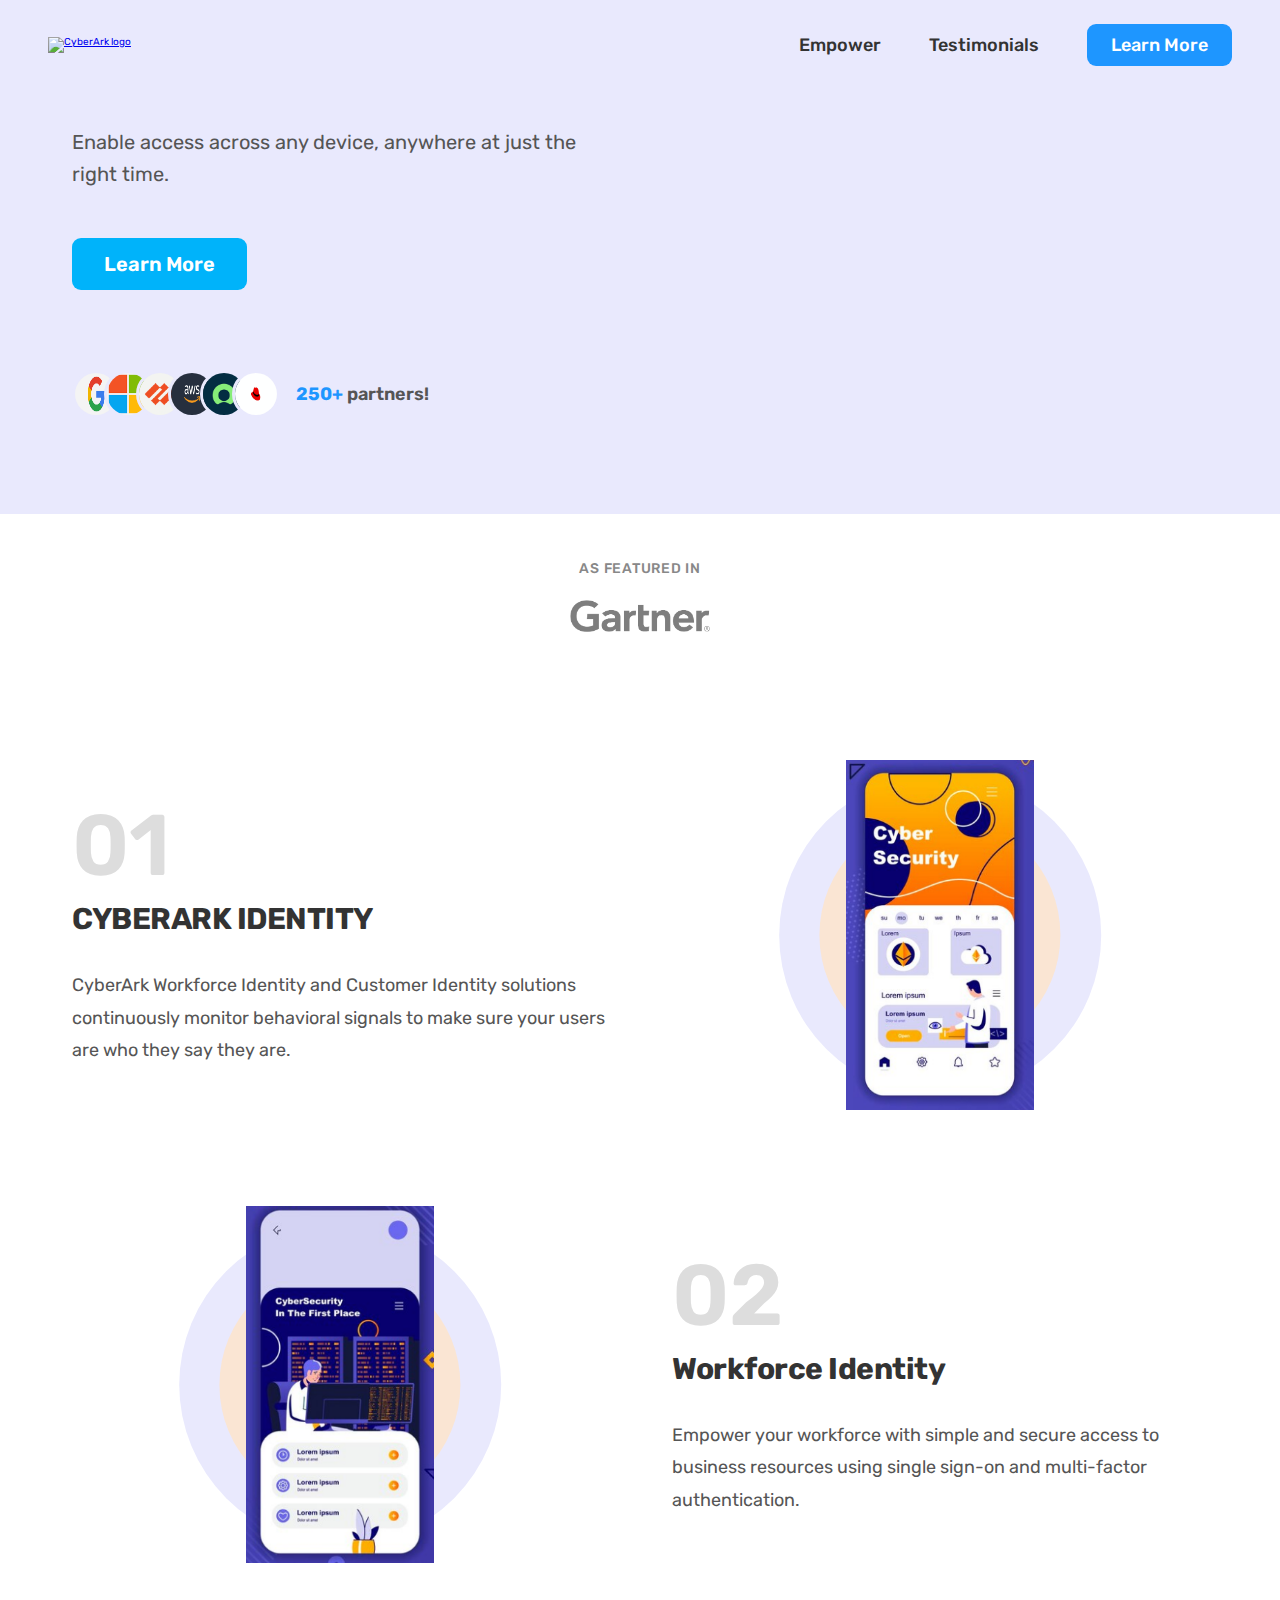
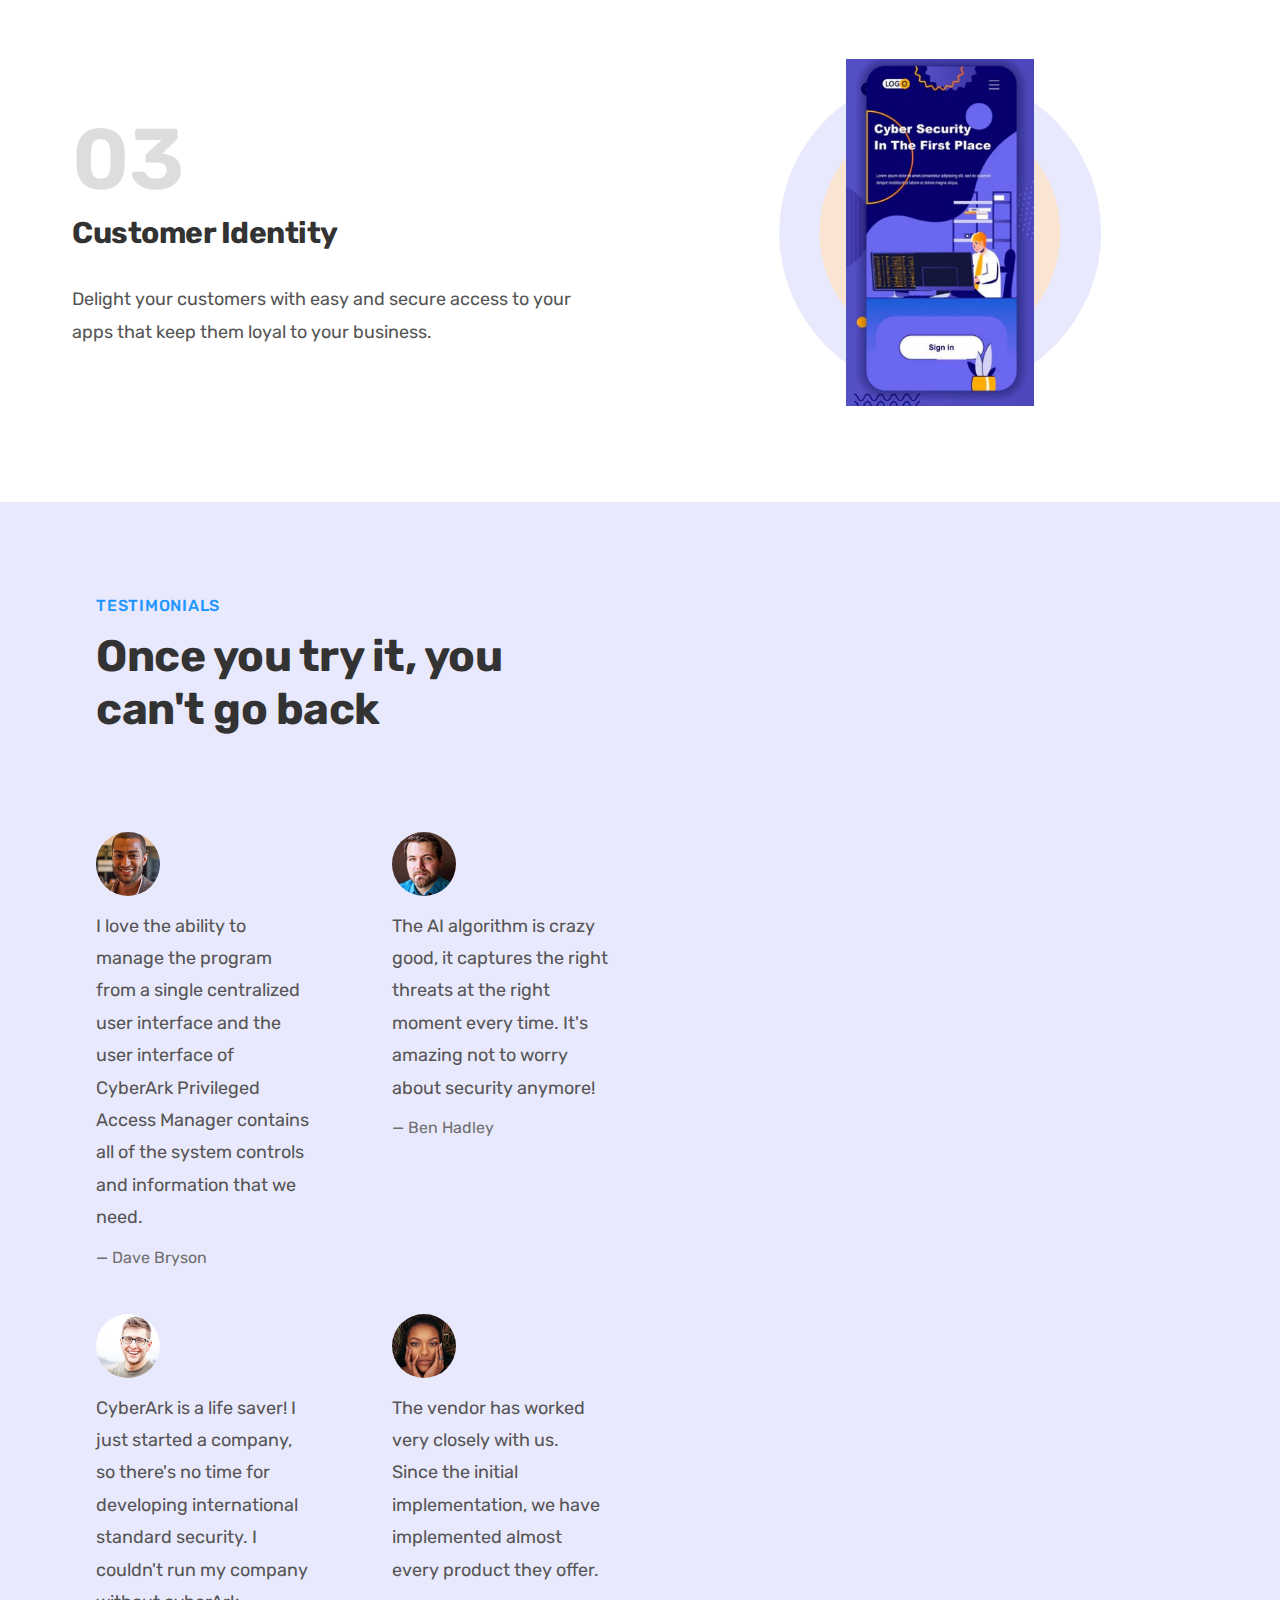
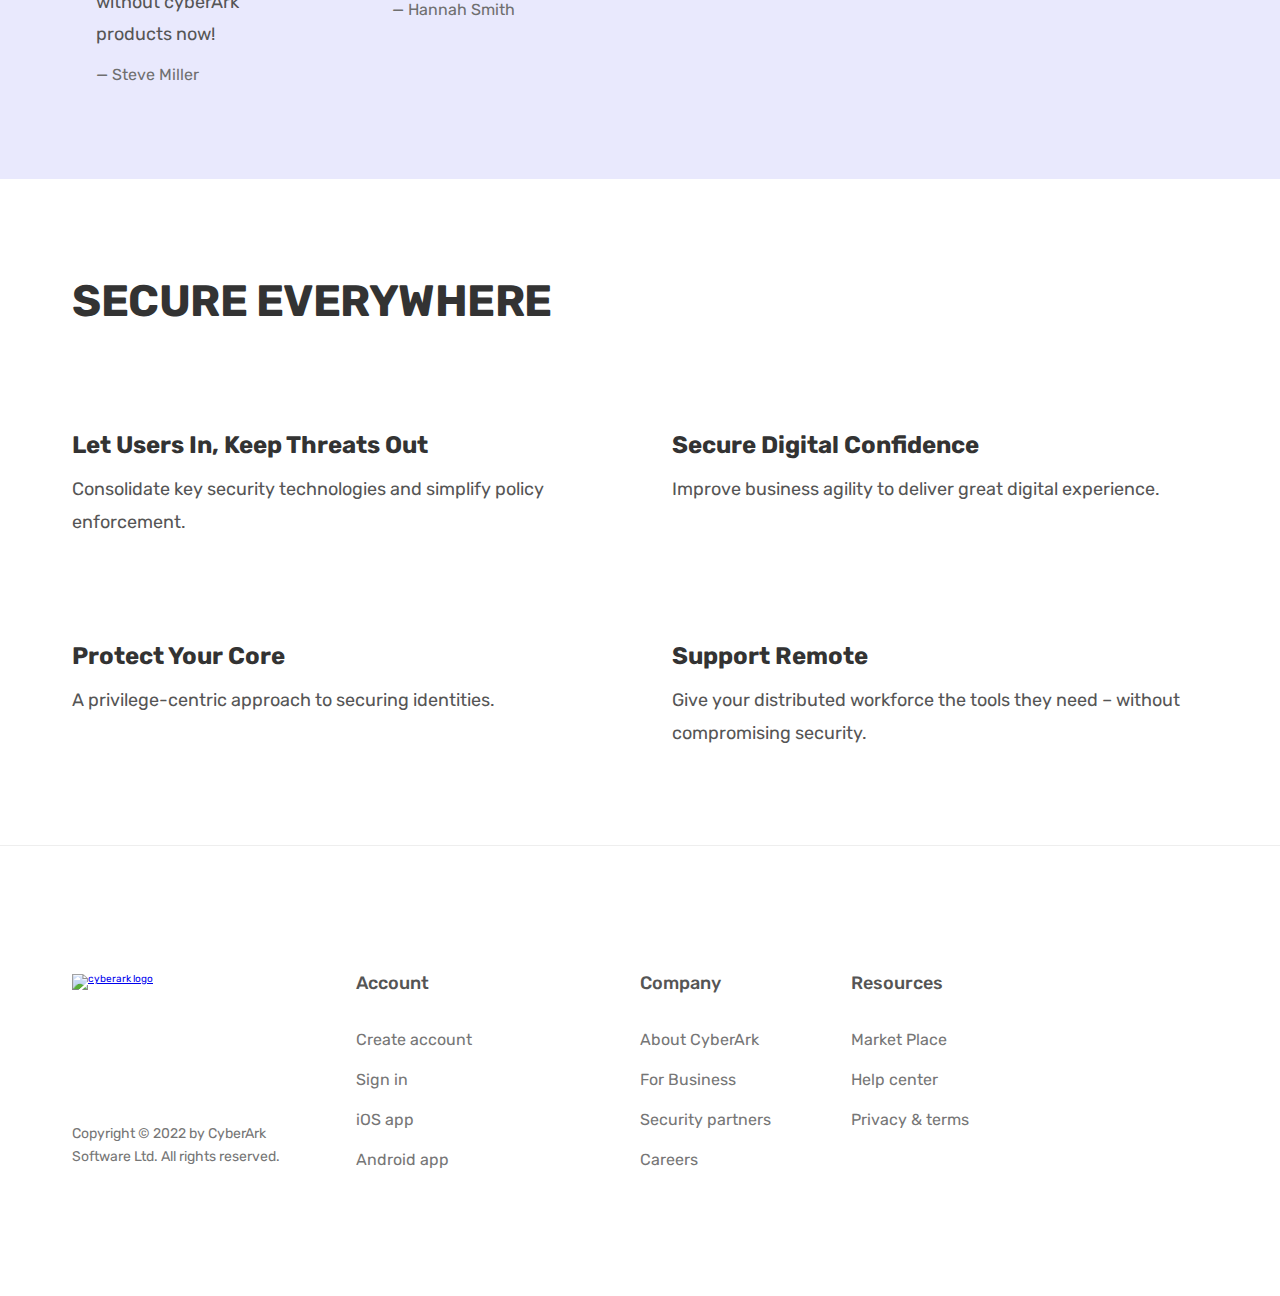
==== commit 86c0a7aa: "Update access_management.html" ====
--- a/docs/access_management.html
+++ b/docs/access_management.html
@@ -79,9 +79,9 @@
           </div>
           <div class="hero-img-box">
             <img
-              src="img/hero.png"
+              src="hero.PNG"
               class="hero-img"
-              alt="Woman enjoying food, products in storage container, and food bowls on a table"
+              alt=""
             />
           </div>
         </div>
